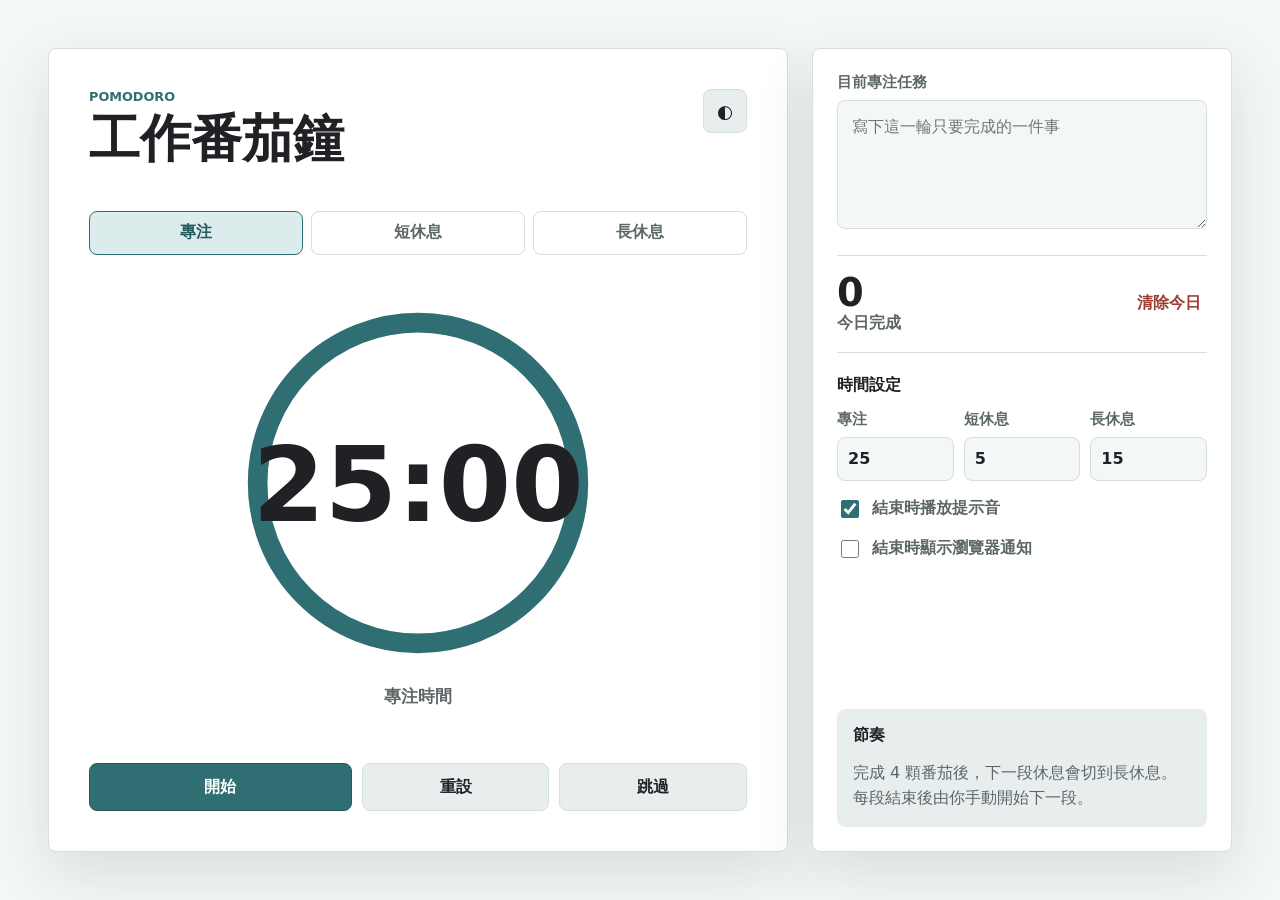
==== index.html @ 0c478535 "Initial pomodoro app" ====
<!doctype html>
<html lang="zh-Hant">
<head>
  <meta charset="utf-8">
  <meta name="viewport" content="width=device-width, initial-scale=1">
  <title>工作番茄鐘</title>
  <link rel="stylesheet" href="styles.css">
</head>
<body>
  <main class="app-shell" aria-labelledby="app-title">
    <section class="timer-panel" aria-label="番茄鐘">
      <header class="topbar">
        <div>
          <p class="eyebrow">Pomodoro</p>
          <h1 id="app-title">工作番茄鐘</h1>
        </div>
        <button class="icon-button" id="themeToggle" type="button" aria-label="切換深色模式" title="切換深色模式">
          <span aria-hidden="true">◐</span>
        </button>
      </header>

      <div class="mode-tabs" role="tablist" aria-label="計時模式">
        <button class="mode-tab active" type="button" data-mode="focus">專注</button>
        <button class="mode-tab" type="button" data-mode="short">短休息</button>
        <button class="mode-tab" type="button" data-mode="long">長休息</button>
      </div>

      <div class="timer-face" aria-live="polite">
        <div class="progress-ring" aria-hidden="true">
          <svg viewBox="0 0 220 220">
            <circle class="ring-track" cx="110" cy="110" r="98"></circle>
            <circle class="ring-value" id="ringValue" cx="110" cy="110" r="98"></circle>
          </svg>
          <div class="time-readout" id="timeReadout">25:00</div>
        </div>
        <p class="phase-label" id="phaseLabel">專注時間</p>
      </div>

      <div class="actions" aria-label="主要操作">
        <button class="primary-action" id="startPause" type="button">開始</button>
        <button class="secondary-action" id="resetTimer" type="button">重設</button>
        <button class="secondary-action" id="skipTimer" type="button">跳過</button>
      </div>
    </section>

    <aside class="side-panel" aria-label="工作設定">
      <section class="task-block">
        <label for="currentTask">目前專注任務</label>
        <textarea id="currentTask" rows="4" placeholder="寫下這一輪只要完成的一件事"></textarea>
      </section>

      <section class="stats-row" aria-label="今日進度">
        <div>
          <span class="stat-number" id="todayCount">0</span>
          <span class="stat-label">今日完成</span>
        </div>
        <button class="text-button" id="clearToday" type="button">清除今日</button>
      </section>

      <section class="settings">
        <h2>時間設定</h2>
        <div class="setting-grid">
          <label>
            <span>專注</span>
            <input id="focusMinutes" type="number" min="1" max="120" value="25">
          </label>
          <label>
            <span>短休息</span>
            <input id="shortMinutes" type="number" min="1" max="60" value="5">
          </label>
          <label>
            <span>長休息</span>
            <input id="longMinutes" type="number" min="1" max="90" value="15">
          </label>
        </div>
        <label class="check-row">
          <input id="soundToggle" type="checkbox" checked>
          <span>結束時播放提示音</span>
        </label>
        <label class="check-row">
          <input id="notifyToggle" type="checkbox">
          <span>結束時顯示瀏覽器通知</span>
        </label>
      </section>

      <section class="cycle-note">
        <h2>節奏</h2>
        <p id="cycleText">完成 4 顆番茄後，下一段休息會切到長休息。每段結束後由你手動開始下一段。</p>
      </section>
    </aside>
  </main>

  <script src="script.js"></script>
</body>
</html>
---- styles.css ----
:root {
  color-scheme: light;
  --bg: #f4f7f7;
  --panel: #ffffff;
  --panel-soft: #e8eeee;
  --text: #202124;
  --muted: #5d6768;
  --line: #d5dddd;
  --accent: #2f6f73;
  --accent-strong: #24595d;
  --accent-soft: #dcecec;
  --rest: #8b5e2e;
  --danger: #9d3d32;
  --shadow: 0 22px 60px rgba(36, 41, 45, 0.12);
}

body.dark {
  color-scheme: dark;
  --bg: #17191a;
  --panel: #222526;
  --panel-soft: #2d3132;
  --text: #f4f0e8;
  --muted: #bab2a5;
  --line: #3a3f40;
  --accent: #72b9b4;
  --accent-strong: #a4d6d2;
  --accent-soft: #263c3c;
  --rest: #d7ad74;
  --danger: #df8479;
  --shadow: 0 22px 70px rgba(0, 0, 0, 0.28);
}

* {
  box-sizing: border-box;
}

body {
  min-height: 100vh;
  margin: 0;
  background: var(--bg);
  color: var(--text);
  font-family: "Noto Sans TC", "Microsoft JhengHei", system-ui, sans-serif;
  letter-spacing: 0;
}

button,
input,
textarea {
  font: inherit;
}

button {
  cursor: pointer;
}

.app-shell {
  min-height: 100vh;
  display: grid;
  grid-template-columns: minmax(360px, 1fr) minmax(300px, 420px);
  gap: 24px;
  padding: clamp(18px, 4vw, 48px);
}

.timer-panel,
.side-panel {
  background: var(--panel);
  border: 1px solid var(--line);
  border-radius: 8px;
  box-shadow: var(--shadow);
}

.timer-panel {
  display: flex;
  min-height: calc(100vh - clamp(36px, 8vw, 96px));
  flex-direction: column;
  justify-content: space-between;
  padding: clamp(22px, 4vw, 40px);
}

.topbar {
  display: flex;
  align-items: flex-start;
  justify-content: space-between;
  gap: 16px;
}

.eyebrow {
  margin: 0 0 8px;
  color: var(--accent);
  font-size: 0.8rem;
  font-weight: 700;
  text-transform: uppercase;
}

h1,
h2,
p {
  margin-top: 0;
}

h1 {
  margin-bottom: 0;
  font-size: clamp(1.9rem, 4vw, 3.25rem);
  line-height: 1.05;
}

h2 {
  margin-bottom: 14px;
  font-size: 1rem;
}

.icon-button {
  width: 44px;
  height: 44px;
  border: 1px solid var(--line);
  border-radius: 8px;
  background: var(--panel-soft);
  color: var(--text);
  font-size: 1.15rem;
}

.mode-tabs {
  display: grid;
  grid-template-columns: repeat(3, 1fr);
  gap: 8px;
  margin: 34px 0 20px;
}

.mode-tab {
  min-height: 44px;
  border: 1px solid var(--line);
  border-radius: 8px;
  background: transparent;
  color: var(--muted);
  font-weight: 700;
}

.mode-tab.active {
  border-color: var(--accent);
  background: var(--accent-soft);
  color: var(--accent-strong);
}

.timer-face {
  display: grid;
  place-items: center;
  gap: 18px;
  padding: 18px 0;
}

.progress-ring {
  position: relative;
  width: min(62vw, 360px);
  max-width: 100%;
  aspect-ratio: 1;
}

.progress-ring svg {
  width: 100%;
  height: 100%;
  transform: rotate(-90deg);
}

.ring-track,
.ring-value {
  fill: none;
  stroke-width: 12;
}

.ring-track {
  stroke: var(--panel-soft);
}

.ring-value {
  stroke: var(--accent);
  stroke-linecap: round;
  stroke-dasharray: 615.75;
  stroke-dashoffset: 0;
  transition: stroke-dashoffset 0.35s ease, stroke 0.2s ease;
}

.time-readout {
  position: absolute;
  inset: 0;
  display: grid;
  place-items: center;
  font-size: clamp(3.8rem, 10vw, 6.5rem);
  font-variant-numeric: tabular-nums;
  font-weight: 800;
  line-height: 1;
}

.phase-label {
  margin-bottom: 0;
  color: var(--muted);
  font-size: 1.05rem;
  font-weight: 700;
}

.actions {
  display: grid;
  grid-template-columns: 1.4fr 1fr 1fr;
  gap: 10px;
  margin-top: 26px;
}

.primary-action,
.secondary-action,
.text-button {
  min-height: 48px;
  border-radius: 8px;
  font-weight: 800;
}

.primary-action {
  border: 1px solid var(--accent-strong);
  background: var(--accent);
  color: #fff;
}

.secondary-action {
  border: 1px solid var(--line);
  background: var(--panel-soft);
  color: var(--text);
}

.text-button {
  border: 0;
  background: transparent;
  color: var(--danger);
}

.side-panel {
  display: flex;
  flex-direction: column;
  gap: 22px;
  padding: 24px;
}

.task-block label,
.setting-grid span {
  display: block;
  margin-bottom: 8px;
  color: var(--muted);
  font-size: 0.92rem;
  font-weight: 700;
}

textarea,
input[type="number"] {
  width: 100%;
  border: 1px solid var(--line);
  border-radius: 8px;
  background: var(--bg);
  color: var(--text);
}

textarea {
  min-height: 118px;
  resize: vertical;
  padding: 14px;
  line-height: 1.55;
}

input[type="number"] {
  min-height: 44px;
  padding: 8px 10px;
  font-weight: 800;
}

.stats-row {
  display: flex;
  align-items: center;
  justify-content: space-between;
  gap: 16px;
  border-top: 1px solid var(--line);
  border-bottom: 1px solid var(--line);
  padding: 18px 0;
}

.stat-number {
  display: block;
  font-size: 2.4rem;
  font-weight: 900;
  line-height: 1;
}

.stat-label {
  color: var(--muted);
  font-weight: 700;
}

.setting-grid {
  display: grid;
  grid-template-columns: repeat(3, 1fr);
  gap: 10px;
}

.check-row {
  display: flex;
  align-items: center;
  gap: 10px;
  margin-top: 16px;
  color: var(--muted);
  font-weight: 700;
}

.check-row input {
  width: 18px;
  height: 18px;
  accent-color: var(--accent);
}

.cycle-note {
  margin-top: auto;
  border-radius: 8px;
  background: var(--panel-soft);
  padding: 16px;
}

.cycle-note p {
  margin-bottom: 0;
  color: var(--muted);
  line-height: 1.6;
}

body.rest-mode .ring-value {
  stroke: var(--rest);
}

@media (max-width: 860px) {
  .app-shell {
    grid-template-columns: 1fr;
  }

  .timer-panel {
    min-height: auto;
  }
}

@media (max-width: 520px) {
  .app-shell {
    padding: 12px;
  }

  .timer-panel,
  .side-panel {
    padding: 18px;
  }

  .mode-tabs,
  .actions,
  .setting-grid {
    grid-template-columns: 1fr;
  }

  .progress-ring {
    width: min(78vw, 300px);
  }

  .stats-row {
    align-items: flex-start;
    flex-direction: column;
  }
}
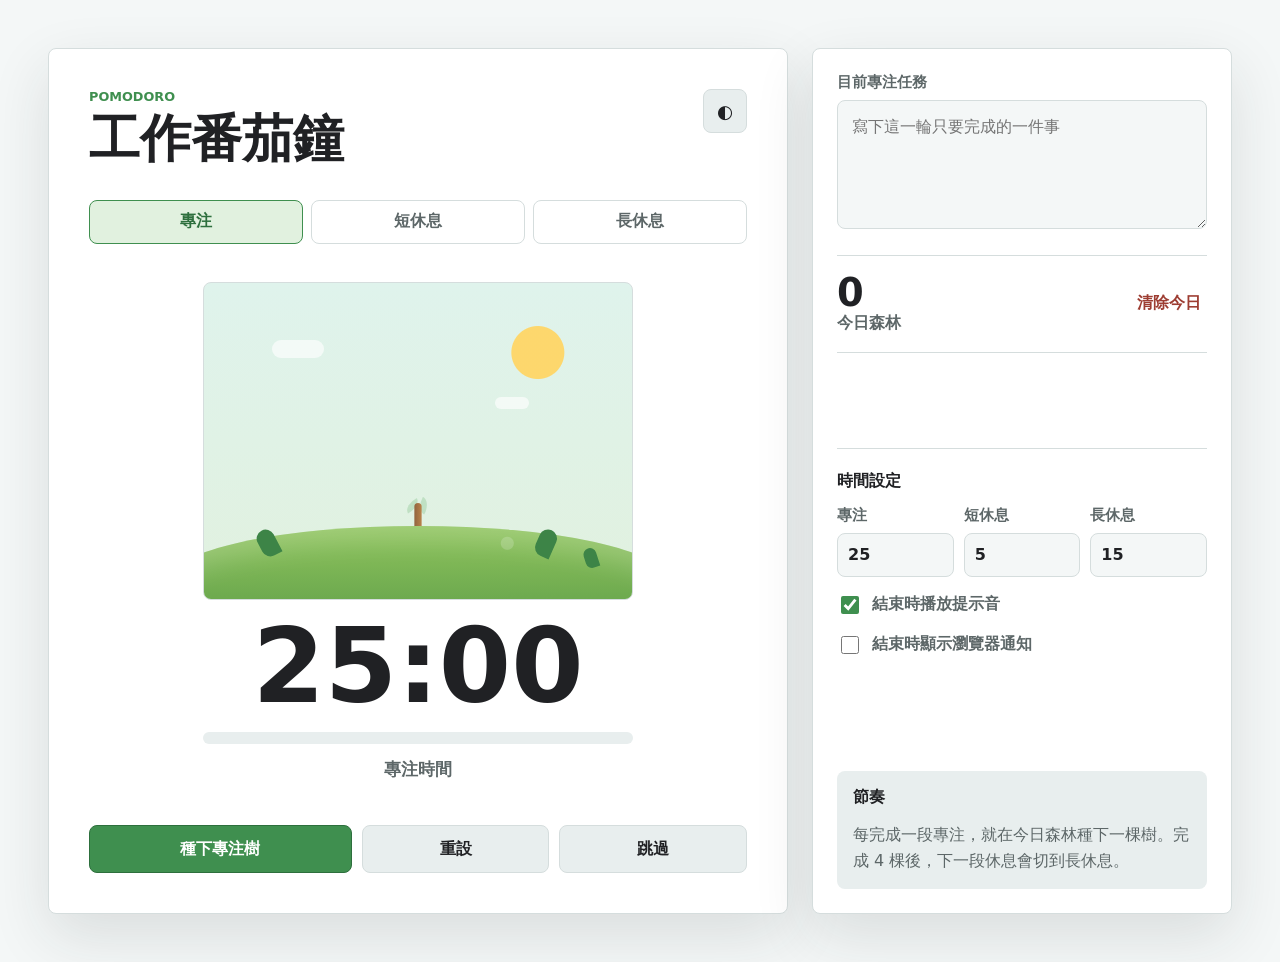
==== commit eec2daed: "Add forest-inspired focus style" ====
--- a/index.html
+++ b/index.html
@@ -26,18 +26,31 @@
       </div>
 
       <div class="timer-face" aria-live="polite">
-        <div class="progress-ring" aria-hidden="true">
-          <svg viewBox="0 0 220 220">
-            <circle class="ring-track" cx="110" cy="110" r="98"></circle>
-            <circle class="ring-value" id="ringValue" cx="110" cy="110" r="98"></circle>
-          </svg>
-          <div class="time-readout" id="timeReadout">25:00</div>
+        <div class="forest-scene" id="forestScene" aria-hidden="true">
+          <div class="sky-dot dot-one"></div>
+          <div class="sky-dot dot-two"></div>
+          <div class="plant" id="focusPlant">
+            <span class="leaf leaf-left"></span>
+            <span class="leaf leaf-right"></span>
+            <span class="crown crown-back"></span>
+            <span class="crown crown-front"></span>
+            <span class="trunk"></span>
+          </div>
+          <div class="ground">
+            <span class="sprout sprout-one"></span>
+            <span class="sprout sprout-two"></span>
+            <span class="sprout sprout-three"></span>
+          </div>
+        </div>
+        <div class="time-readout" id="timeReadout">25:00</div>
+        <div class="progress-bar" aria-hidden="true">
+          <span id="progressValue"></span>
         </div>
         <p class="phase-label" id="phaseLabel">專注時間</p>
       </div>
 
       <div class="actions" aria-label="主要操作">
-        <button class="primary-action" id="startPause" type="button">開始</button>
+        <button class="primary-action" id="startPause" type="button">種下專注樹</button>
         <button class="secondary-action" id="resetTimer" type="button">重設</button>
         <button class="secondary-action" id="skipTimer" type="button">跳過</button>
       </div>
@@ -52,9 +65,13 @@
       <section class="stats-row" aria-label="今日進度">
         <div>
           <span class="stat-number" id="todayCount">0</span>
-          <span class="stat-label">今日完成</span>
+          <span class="stat-label">今日森林</span>
         </div>
         <button class="text-button" id="clearToday" type="button">清除今日</button>
+      </section>
+
+      <section class="forest-patch" aria-label="今日種下的樹">
+        <div id="forestPatch"></div>
       </section>
 
       <section class="settings">
@@ -85,7 +102,7 @@
 
       <section class="cycle-note">
         <h2>節奏</h2>
-        <p id="cycleText">完成 4 顆番茄後，下一段休息會切到長休息。每段結束後由你手動開始下一段。</p>
+        <p id="cycleText">每完成一段專注，就在今日森林種下一棵樹。完成 4 棵後，下一段休息會切到長休息。</p>
       </section>
     </aside>
   </main>
--- a/styles.css
+++ b/styles.css
@@ -6,10 +6,14 @@
   --text: #202124;
   --muted: #5d6768;
   --line: #d5dddd;
-  --accent: #2f6f73;
-  --accent-strong: #24595d;
-  --accent-soft: #dcecec;
-  --rest: #8b5e2e;
+  --accent: #3f8f4f;
+  --accent-strong: #2d6f3d;
+  --accent-soft: #e1f1df;
+  --rest: #b46d36;
+  --sky: #dff3ec;
+  --earth: #b9824a;
+  --leaf: #5cab63;
+  --leaf-dark: #3d8447;
   --danger: #9d3d32;
   --shadow: 0 22px 60px rgba(36, 41, 45, 0.12);
 }
@@ -22,10 +26,14 @@
   --text: #f4f0e8;
   --muted: #bab2a5;
   --line: #3a3f40;
-  --accent: #72b9b4;
-  --accent-strong: #a4d6d2;
-  --accent-soft: #263c3c;
+  --accent: #81c784;
+  --accent-strong: #b9e2bb;
+  --accent-soft: #27402d;
   --rest: #d7ad74;
+  --sky: #203435;
+  --earth: #9c6a40;
+  --leaf: #77b96d;
+  --leaf-dark: #4d8f4e;
   --danger: #df8479;
   --shadow: 0 22px 70px rgba(0, 0, 0, 0.28);
 }
@@ -144,50 +152,176 @@
 .timer-face {
   display: grid;
   place-items: center;
-  gap: 18px;
+  gap: 14px;
   padding: 18px 0;
 }
 
-.progress-ring {
+.forest-scene {
   position: relative;
-  width: min(62vw, 360px);
+  width: min(72vw, 430px);
   max-width: 100%;
-  aspect-ratio: 1;
-}
-
-.progress-ring svg {
-  width: 100%;
-  height: 100%;
-  transform: rotate(-90deg);
-}
-
-.ring-track,
-.ring-value {
-  fill: none;
-  stroke-width: 12;
-}
-
-.ring-track {
-  stroke: var(--panel-soft);
-}
-
-.ring-value {
-  stroke: var(--accent);
-  stroke-linecap: round;
-  stroke-dasharray: 615.75;
-  stroke-dashoffset: 0;
-  transition: stroke-dashoffset 0.35s ease, stroke 0.2s ease;
+  aspect-ratio: 1.35;
+  overflow: hidden;
+  border: 1px solid var(--line);
+  border-radius: 8px;
+  background:
+    radial-gradient(circle at 78% 22%, rgba(255, 214, 102, 0.95) 0 26px, transparent 27px),
+    linear-gradient(180deg, var(--sky), var(--accent-soft));
+}
+
+.sky-dot {
+  position: absolute;
+  border-radius: 999px;
+  background: rgba(255, 255, 255, 0.64);
+}
+
+.dot-one {
+  width: 52px;
+  height: 18px;
+  left: 16%;
+  top: 18%;
+}
+
+.dot-two {
+  width: 34px;
+  height: 12px;
+  right: 24%;
+  top: 36%;
+}
+
+.ground {
+  position: absolute;
+  right: -8%;
+  bottom: -11%;
+  left: -8%;
+  height: 34%;
+  border-radius: 50% 50% 0 0;
+  background:
+    radial-gradient(circle at 20% 8%, rgba(255, 255, 255, 0.22) 0 5px, transparent 6px),
+    radial-gradient(circle at 68% 16%, rgba(255, 255, 255, 0.18) 0 6px, transparent 7px),
+    linear-gradient(180deg, #8fc45d, #5d9d48);
+  box-shadow: inset 0 14px 26px rgba(255, 255, 255, 0.18);
+}
+
+.plant {
+  --growth: 0;
+  position: absolute;
+  left: 50%;
+  bottom: 22%;
+  width: 170px;
+  height: 200px;
+  transform: translateX(-50%) scale(calc(0.28 + var(--growth) * 0.72));
+  transform-origin: 50% 100%;
+  transition: transform 0.35s ease;
+}
+
+.trunk {
+  position: absolute;
+  left: 50%;
+  bottom: 0;
+  width: 26px;
+  height: 96px;
+  border-radius: 16px 16px 8px 8px;
+  background: linear-gradient(90deg, #91643f, var(--earth));
+  transform: translateX(-50%);
+}
+
+.leaf,
+.crown {
+  position: absolute;
+  display: block;
+  background: var(--leaf);
+}
+
+.leaf {
+  bottom: 70px;
+  width: 54px;
+  height: 34px;
+  border-radius: 100% 0 100% 0;
+  opacity: calc(0.25 + var(--growth) * 0.75);
+}
+
+.leaf-left {
+  left: 38px;
+  transform: rotate(-28deg);
+}
+
+.leaf-right {
+  right: 38px;
+  transform: rotate(118deg);
+}
+
+.crown {
+  border-radius: 50%;
+  opacity: calc((var(--growth) - 0.28) * 1.6);
+}
+
+.crown-back {
+  left: 28px;
+  top: 26px;
+  width: 114px;
+  height: 104px;
+  background: var(--leaf-dark);
+}
+
+.crown-front {
+  left: 48px;
+  top: 4px;
+  width: 92px;
+  height: 104px;
+  background: var(--leaf);
+  box-shadow:
+    -44px 34px 0 -10px var(--leaf),
+    46px 38px 0 -12px var(--leaf-dark);
+}
+
+.sprout {
+  position: absolute;
+  bottom: 72%;
+  width: 18px;
+  height: 28px;
+  border-radius: 16px 16px 0 16px;
+  background: var(--leaf-dark);
+}
+
+.sprout-one {
+  left: 18%;
+  transform: rotate(-28deg);
+}
+
+.sprout-two {
+  left: 74%;
+  transform: rotate(24deg);
+}
+
+.sprout-three {
+  left: 83%;
+  bottom: 58%;
+  transform: rotate(-18deg) scale(0.72);
 }
 
 .time-readout {
-  position: absolute;
-  inset: 0;
-  display: grid;
-  place-items: center;
   font-size: clamp(3.8rem, 10vw, 6.5rem);
   font-variant-numeric: tabular-nums;
   font-weight: 800;
   line-height: 1;
+}
+
+.progress-bar {
+  width: min(72vw, 430px);
+  height: 12px;
+  overflow: hidden;
+  border-radius: 999px;
+  background: var(--panel-soft);
+}
+
+.progress-bar span {
+  display: block;
+  width: 0%;
+  height: 100%;
+  border-radius: inherit;
+  background: linear-gradient(90deg, var(--accent), #8fbd4f);
+  transition: width 0.35s ease;
 }
 
 .phase-label {
@@ -278,6 +412,50 @@
   padding: 18px 0;
 }
 
+.forest-patch {
+  min-height: 74px;
+  border-bottom: 1px solid var(--line);
+  padding-bottom: 18px;
+}
+
+#forestPatch {
+  display: grid;
+  grid-template-columns: repeat(8, 1fr);
+  gap: 8px;
+}
+
+.mini-tree {
+  position: relative;
+  min-height: 40px;
+}
+
+.mini-tree::before,
+.mini-tree::after {
+  position: absolute;
+  content: "";
+  left: 50%;
+  transform: translateX(-50%);
+}
+
+.mini-tree::before {
+  bottom: 9px;
+  width: 28px;
+  height: 28px;
+  border-radius: 50% 50% 46% 46%;
+  background: var(--leaf);
+  box-shadow:
+    -10px 8px 0 -4px var(--leaf-dark),
+    10px 9px 0 -5px var(--leaf-dark);
+}
+
+.mini-tree::after {
+  bottom: 0;
+  width: 8px;
+  height: 16px;
+  border-radius: 6px 6px 2px 2px;
+  background: var(--earth);
+}
+
 .stat-number {
   display: block;
   font-size: 2.4rem;
@@ -324,8 +502,20 @@
   line-height: 1.6;
 }
 
-body.rest-mode .ring-value {
-  stroke: var(--rest);
+body.rest-mode .progress-bar span {
+  background: linear-gradient(90deg, var(--rest), #d9a74e);
+}
+
+body.rest-mode .forest-scene {
+  background:
+    radial-gradient(circle at 78% 22%, rgba(255, 214, 102, 0.85) 0 26px, transparent 27px),
+    linear-gradient(180deg, #f2eadc, #e7dac4);
+}
+
+body.dark.rest-mode .forest-scene {
+  background:
+    radial-gradient(circle at 78% 22%, rgba(215, 173, 116, 0.75) 0 26px, transparent 27px),
+    linear-gradient(180deg, #2f2d2a, #242624);
 }
 
 @media (max-width: 860px) {
@@ -354,7 +544,8 @@
     grid-template-columns: 1fr;
   }
 
-  .progress-ring {
+  .forest-scene,
+  .progress-bar {
     width: min(78vw, 300px);
   }
 
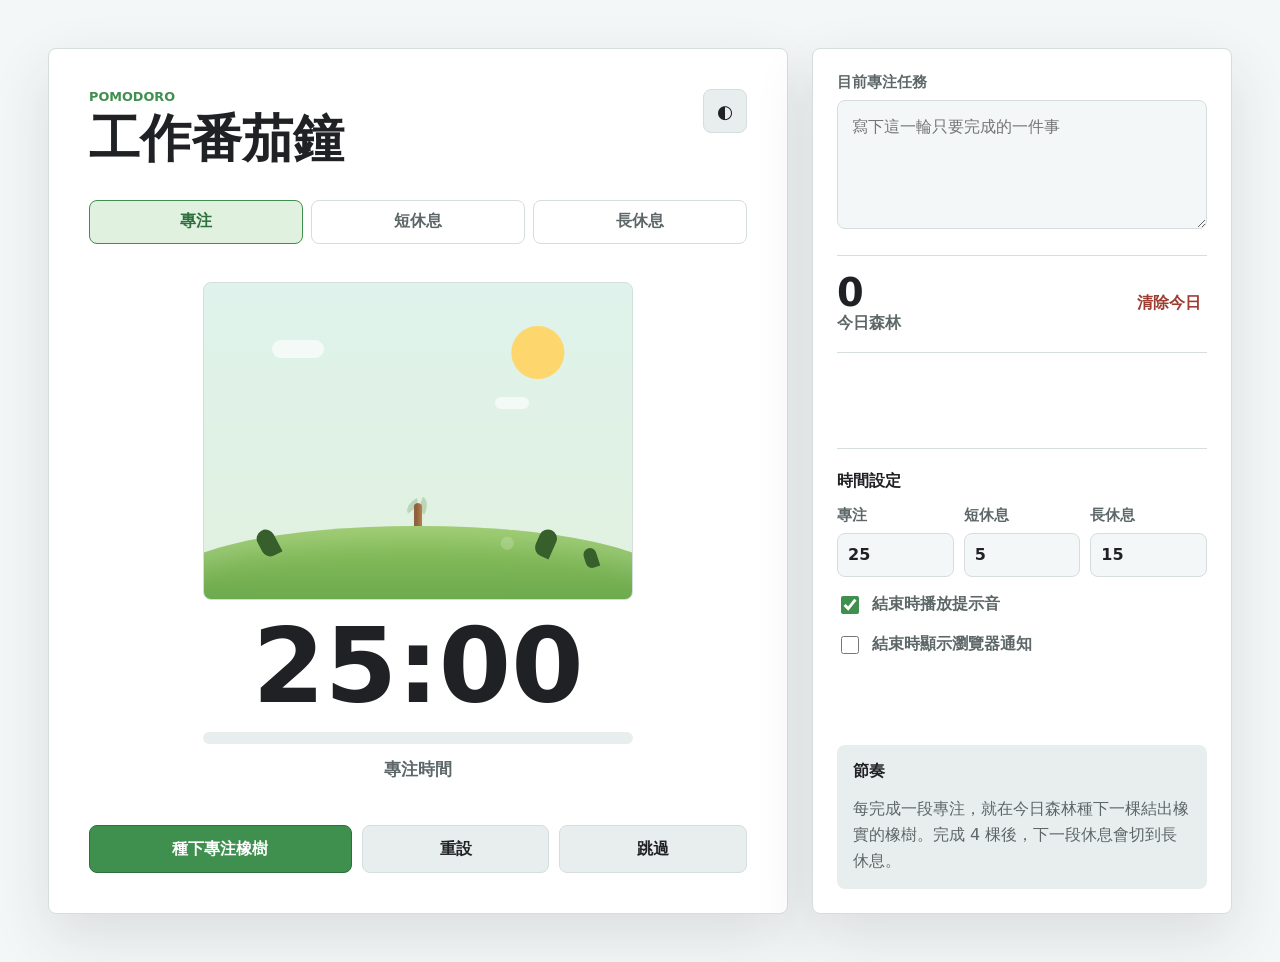
==== commit c610ff97: "Use oak tree and acorn growth" ====
--- a/index.html
+++ b/index.html
@@ -29,11 +29,14 @@
         <div class="forest-scene" id="forestScene" aria-hidden="true">
           <div class="sky-dot dot-one"></div>
           <div class="sky-dot dot-two"></div>
-          <div class="plant" id="focusPlant">
+          <div class="plant oak-plant" id="focusPlant">
             <span class="leaf leaf-left"></span>
             <span class="leaf leaf-right"></span>
             <span class="crown crown-back"></span>
             <span class="crown crown-front"></span>
+            <span class="acorn acorn-one"></span>
+            <span class="acorn acorn-two"></span>
+            <span class="acorn acorn-three"></span>
             <span class="trunk"></span>
           </div>
           <div class="ground">
@@ -50,7 +53,7 @@
       </div>
 
       <div class="actions" aria-label="主要操作">
-        <button class="primary-action" id="startPause" type="button">種下專注樹</button>
+        <button class="primary-action" id="startPause" type="button">種下專注橡樹</button>
         <button class="secondary-action" id="resetTimer" type="button">重設</button>
         <button class="secondary-action" id="skipTimer" type="button">跳過</button>
       </div>
@@ -70,7 +73,7 @@
         <button class="text-button" id="clearToday" type="button">清除今日</button>
       </section>
 
-      <section class="forest-patch" aria-label="今日種下的樹">
+      <section class="forest-patch" aria-label="今日種下的橡樹">
         <div id="forestPatch"></div>
       </section>
 
@@ -102,7 +105,7 @@
 
       <section class="cycle-note">
         <h2>節奏</h2>
-        <p id="cycleText">每完成一段專注，就在今日森林種下一棵樹。完成 4 棵後，下一段休息會切到長休息。</p>
+        <p id="cycleText">每完成一段專注，就在今日森林種下一棵結出橡實的橡樹。完成 4 棵後，下一段休息會切到長休息。</p>
       </section>
     </aside>
   </main>
--- a/styles.css
+++ b/styles.css
@@ -12,8 +12,10 @@
   --rest: #b46d36;
   --sky: #dff3ec;
   --earth: #b9824a;
-  --leaf: #5cab63;
-  --leaf-dark: #3d8447;
+  --leaf: #527f3c;
+  --leaf-dark: #365f2b;
+  --acorn: #9b6a35;
+  --acorn-cap: #6e4729;
   --danger: #9d3d32;
   --shadow: 0 22px 60px rgba(36, 41, 45, 0.12);
 }
@@ -32,8 +34,10 @@
   --rest: #d7ad74;
   --sky: #203435;
   --earth: #9c6a40;
-  --leaf: #77b96d;
-  --leaf-dark: #4d8f4e;
+  --leaf: #83ad6b;
+  --leaf-dark: #5f8a50;
+  --acorn: #c79a60;
+  --acorn-cap: #8d6740;
   --danger: #df8479;
   --shadow: 0 22px 70px rgba(0, 0, 0, 0.28);
 }
@@ -205,6 +209,7 @@
 
 .plant {
   --growth: 0;
+  --fruit: 0;
   position: absolute;
   left: 50%;
   bottom: 22%;
@@ -219,10 +224,12 @@
   position: absolute;
   left: 50%;
   bottom: 0;
-  width: 26px;
+  width: 30px;
   height: 96px;
-  border-radius: 16px 16px 8px 8px;
-  background: linear-gradient(90deg, #91643f, var(--earth));
+  border-radius: 18px 18px 8px 8px;
+  background:
+    linear-gradient(90deg, rgba(255, 255, 255, 0.12), transparent 34%),
+    linear-gradient(90deg, #7a5233, var(--earth));
   transform: translateX(-50%);
 }
 
@@ -252,27 +259,68 @@
 }
 
 .crown {
-  border-radius: 50%;
+  border-radius: 48% 52% 46% 54%;
   opacity: calc((var(--growth) - 0.28) * 1.6);
 }
 
 .crown-back {
-  left: 28px;
-  top: 26px;
-  width: 114px;
-  height: 104px;
+  left: 18px;
+  top: 30px;
+  width: 134px;
+  height: 108px;
   background: var(--leaf-dark);
 }
 
 .crown-front {
-  left: 48px;
-  top: 4px;
-  width: 92px;
-  height: 104px;
+  left: 38px;
+  top: 2px;
+  width: 106px;
+  height: 116px;
   background: var(--leaf);
   box-shadow:
-    -44px 34px 0 -10px var(--leaf),
-    46px 38px 0 -12px var(--leaf-dark);
+    -48px 38px 0 -8px var(--leaf),
+    50px 40px 0 -10px var(--leaf-dark),
+    -8px 64px 0 -16px var(--leaf-dark),
+    28px 68px 0 -18px var(--leaf);
+}
+
+.acorn {
+  position: absolute;
+  display: block;
+  width: 18px;
+  height: 24px;
+  border-radius: 45% 45% 52% 52%;
+  background: var(--acorn);
+  opacity: var(--fruit);
+  transform: scale(calc(0.55 + var(--fruit) * 0.45));
+  transition: opacity 0.35s ease, transform 0.35s ease;
+  z-index: 2;
+}
+
+.acorn::before {
+  position: absolute;
+  top: -5px;
+  left: -2px;
+  width: 22px;
+  height: 10px;
+  border-radius: 999px 999px 6px 6px;
+  background: var(--acorn-cap);
+  content: "";
+}
+
+.acorn-one {
+  left: 62px;
+  top: 78px;
+}
+
+.acorn-two {
+  right: 50px;
+  top: 62px;
+}
+
+.acorn-three {
+  left: 92px;
+  top: 106px;
 }
 
 .sprout {
@@ -445,7 +493,8 @@
   background: var(--leaf);
   box-shadow:
     -10px 8px 0 -4px var(--leaf-dark),
-    10px 9px 0 -5px var(--leaf-dark);
+    10px 9px 0 -5px var(--leaf-dark),
+    3px 16px 0 -9px var(--acorn);
 }
 
 .mini-tree::after {
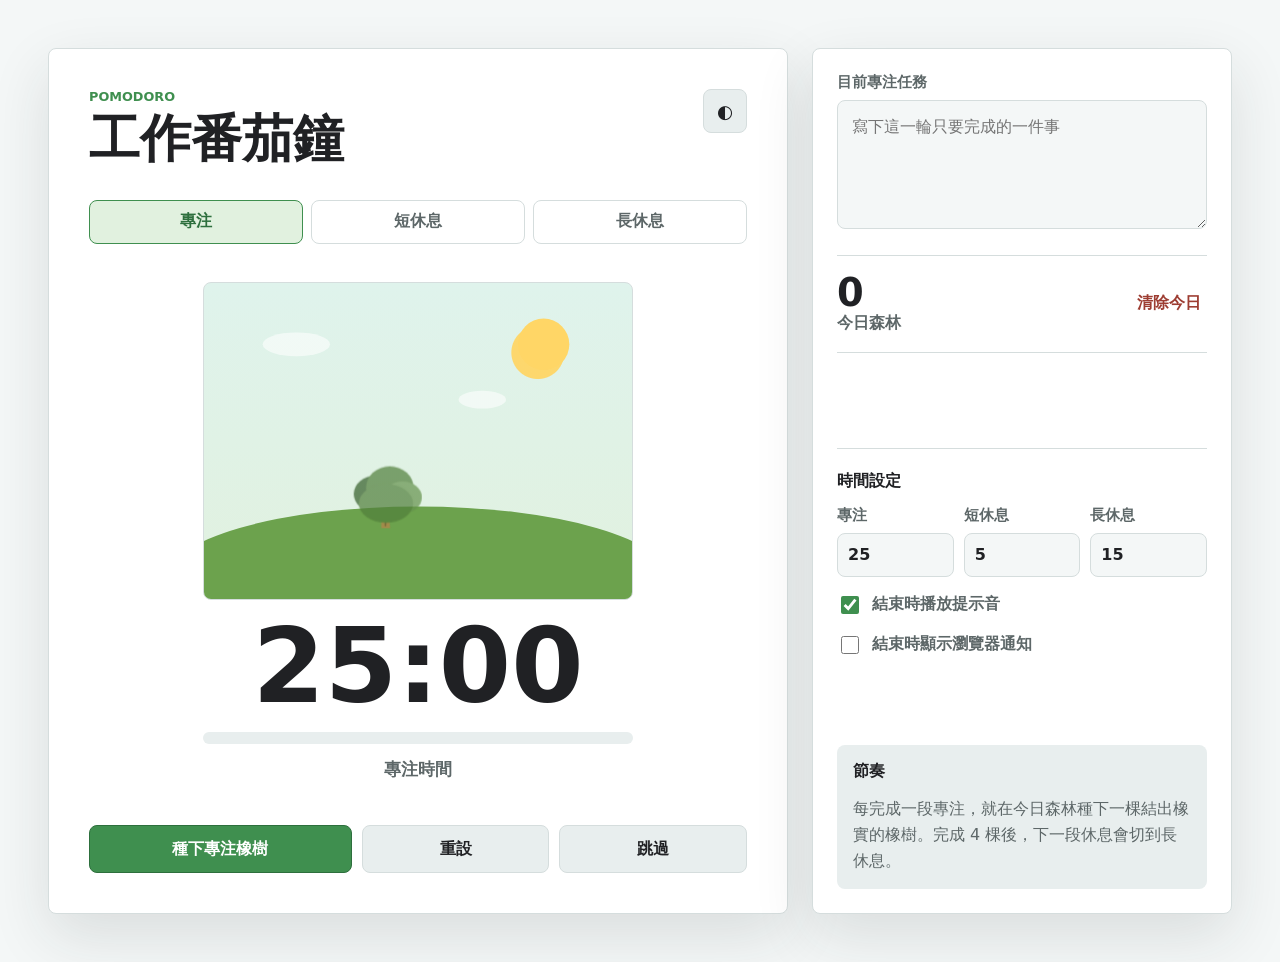
==== commit 2894284b: "Generate oak SVG animation" ====
--- a/index.html
+++ b/index.html
@@ -27,23 +27,7 @@
 
       <div class="timer-face" aria-live="polite">
         <div class="forest-scene" id="forestScene" aria-hidden="true">
-          <div class="sky-dot dot-one"></div>
-          <div class="sky-dot dot-two"></div>
-          <div class="plant oak-plant" id="focusPlant">
-            <span class="leaf leaf-left"></span>
-            <span class="leaf leaf-right"></span>
-            <span class="crown crown-back"></span>
-            <span class="crown crown-front"></span>
-            <span class="acorn acorn-one"></span>
-            <span class="acorn acorn-two"></span>
-            <span class="acorn acorn-three"></span>
-            <span class="trunk"></span>
-          </div>
-          <div class="ground">
-            <span class="sprout sprout-one"></span>
-            <span class="sprout sprout-two"></span>
-            <span class="sprout sprout-three"></span>
-          </div>
+          <div class="oak-svg-mount" id="oakSvgMount"></div>
         </div>
         <div class="time-readout" id="timeReadout">25:00</div>
         <div class="progress-bar" aria-hidden="true">
--- a/styles.css
+++ b/styles.css
@@ -173,179 +173,86 @@
     linear-gradient(180deg, var(--sky), var(--accent-soft));
 }
 
-.sky-dot {
-  position: absolute;
-  border-radius: 999px;
-  background: rgba(255, 255, 255, 0.64);
-}
-
-.dot-one {
-  width: 52px;
-  height: 18px;
-  left: 16%;
-  top: 18%;
-}
-
-.dot-two {
-  width: 34px;
-  height: 12px;
-  right: 24%;
-  top: 36%;
-}
-
-.ground {
-  position: absolute;
-  right: -8%;
-  bottom: -11%;
-  left: -8%;
-  height: 34%;
-  border-radius: 50% 50% 0 0;
-  background:
-    radial-gradient(circle at 20% 8%, rgba(255, 255, 255, 0.22) 0 5px, transparent 6px),
-    radial-gradient(circle at 68% 16%, rgba(255, 255, 255, 0.18) 0 6px, transparent 7px),
-    linear-gradient(180deg, #8fc45d, #5d9d48);
-  box-shadow: inset 0 14px 26px rgba(255, 255, 255, 0.18);
-}
-
-.plant {
+.oak-svg-mount,
+.oak-svg {
+  width: 100%;
+  height: 100%;
+}
+
+.oak-svg {
   --growth: 0;
   --fruit: 0;
-  position: absolute;
-  left: 50%;
-  bottom: 22%;
-  width: 170px;
-  height: 200px;
-  transform: translateX(-50%) scale(calc(0.28 + var(--growth) * 0.72));
-  transform-origin: 50% 100%;
-  transition: transform 0.35s ease;
-}
-
-.trunk {
-  position: absolute;
-  left: 50%;
-  bottom: 0;
-  width: 30px;
-  height: 96px;
-  border-radius: 18px 18px 8px 8px;
-  background:
-    linear-gradient(90deg, rgba(255, 255, 255, 0.12), transparent 34%),
-    linear-gradient(90deg, #7a5233, var(--earth));
-  transform: translateX(-50%);
-}
-
-.leaf,
-.crown {
-  position: absolute;
   display: block;
-  background: var(--leaf);
-}
-
-.leaf {
-  bottom: 70px;
-  width: 54px;
-  height: 34px;
-  border-radius: 100% 0 100% 0;
-  opacity: calc(0.25 + var(--growth) * 0.75);
-}
-
-.leaf-left {
-  left: 38px;
-  transform: rotate(-28deg);
-}
-
-.leaf-right {
-  right: 38px;
-  transform: rotate(118deg);
-}
-
-.crown {
-  border-radius: 48% 52% 46% 54%;
-  opacity: calc((var(--growth) - 0.28) * 1.6);
-}
-
-.crown-back {
-  left: 18px;
-  top: 30px;
-  width: 134px;
-  height: 108px;
-  background: var(--leaf-dark);
-}
-
-.crown-front {
-  left: 38px;
-  top: 2px;
-  width: 106px;
-  height: 116px;
-  background: var(--leaf);
-  box-shadow:
-    -48px 38px 0 -8px var(--leaf),
-    50px 40px 0 -10px var(--leaf-dark),
-    -8px 64px 0 -16px var(--leaf-dark),
-    28px 68px 0 -18px var(--leaf);
-}
-
-.acorn {
-  position: absolute;
-  display: block;
-  width: 18px;
-  height: 24px;
-  border-radius: 45% 45% 52% 52%;
-  background: var(--acorn);
+}
+
+.oak-svg .svg-sky {
+  fill: transparent;
+}
+
+.oak-svg .svg-cloud {
+  fill: rgba(255, 255, 255, 0.58);
+}
+
+.oak-svg .svg-sun {
+  fill: #ffd666;
+}
+
+.oak-svg .svg-ground {
+  fill: #6ca24d;
+}
+
+.oak-svg .svg-trunk {
+  fill: var(--earth);
+}
+
+.oak-svg .svg-trunk-line {
+  fill: none;
+  stroke: #75502f;
+  stroke-linecap: round;
+  stroke-width: 5;
+}
+
+.oak-svg .svg-leaf-dark {
+  fill: var(--leaf-dark);
+}
+
+.oak-svg .svg-leaf {
+  fill: var(--leaf);
+}
+
+.oak-svg .svg-leaf-hi {
+  fill: #66934e;
+}
+
+.oak-svg .svg-oak {
+  opacity: calc(0.72 + var(--growth) * 0.28);
+  transform: scale(calc(0.28 + var(--growth) * 0.72));
+  transform-box: fill-box;
+  transform-origin: center bottom;
+  transition: transform 0.35s ease, opacity 0.35s ease;
+}
+
+.oak-svg .svg-acorn {
   opacity: var(--fruit);
   transform: scale(calc(0.55 + var(--fruit) * 0.45));
+  transform-box: fill-box;
+  transform-origin: center;
   transition: opacity 0.35s ease, transform 0.35s ease;
-  z-index: 2;
-}
-
-.acorn::before {
-  position: absolute;
-  top: -5px;
-  left: -2px;
-  width: 22px;
-  height: 10px;
-  border-radius: 999px 999px 6px 6px;
-  background: var(--acorn-cap);
-  content: "";
-}
-
-.acorn-one {
-  left: 62px;
-  top: 78px;
-}
-
-.acorn-two {
-  right: 50px;
-  top: 62px;
-}
-
-.acorn-three {
-  left: 92px;
-  top: 106px;
-}
-
-.sprout {
-  position: absolute;
-  bottom: 72%;
-  width: 18px;
-  height: 28px;
-  border-radius: 16px 16px 0 16px;
-  background: var(--leaf-dark);
-}
-
-.sprout-one {
-  left: 18%;
-  transform: rotate(-28deg);
-}
-
-.sprout-two {
-  left: 74%;
-  transform: rotate(24deg);
-}
-
-.sprout-three {
-  left: 83%;
-  bottom: 58%;
-  transform: rotate(-18deg) scale(0.72);
+}
+
+.oak-svg .svg-acorn-body {
+  fill: var(--acorn);
+}
+
+.oak-svg .svg-acorn-cap {
+  fill: var(--acorn-cap);
+}
+
+.oak-svg .svg-acorn-stem {
+  fill: none;
+  stroke: var(--acorn-cap);
+  stroke-linecap: round;
+  stroke-width: 4;
 }
 
 .time-readout {
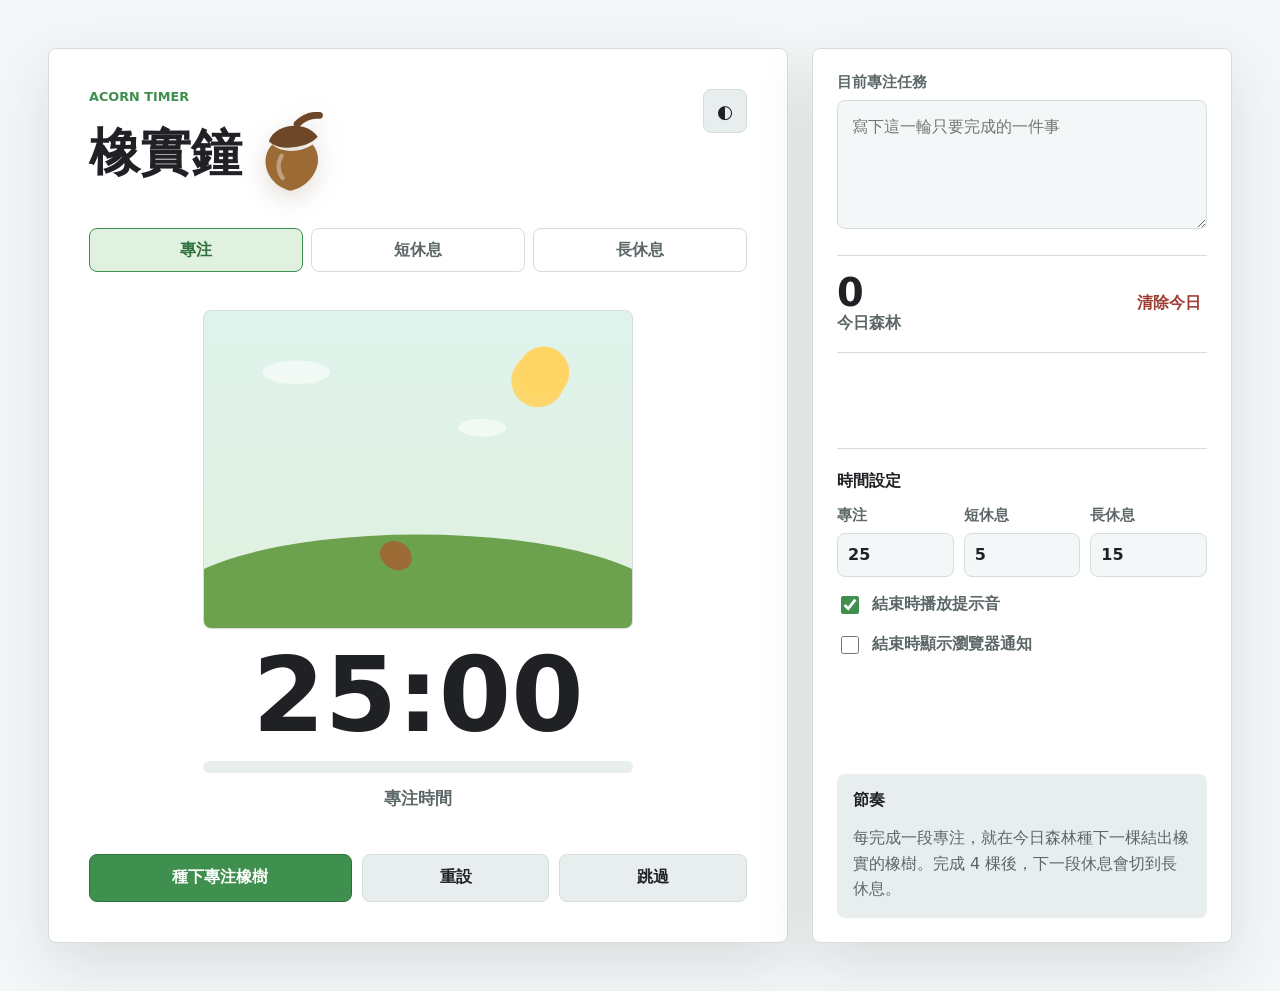
==== commit dd8c3f9c: "Rename app to acorn timer" ====
--- a/index.html
+++ b/index.html
@@ -3,16 +3,24 @@
 <head>
   <meta charset="utf-8">
   <meta name="viewport" content="width=device-width, initial-scale=1">
-  <title>工作番茄鐘</title>
-  <link rel="stylesheet" href="styles.css">
+  <title>橡實鐘</title>
+  <link rel="stylesheet" href="styles.css?v=acorn-title">
 </head>
 <body>
   <main class="app-shell" aria-labelledby="app-title">
     <section class="timer-panel" aria-label="番茄鐘">
       <header class="topbar">
-        <div>
-          <p class="eyebrow">Pomodoro</p>
-          <h1 id="app-title">工作番茄鐘</h1>
+        <div class="brand-title">
+          <p class="eyebrow">Acorn Timer</p>
+          <div class="title-row">
+            <h1 id="app-title">橡實鐘</h1>
+            <svg class="title-acorn" viewBox="0 0 84 96" role="img" aria-label="橡實圖示">
+              <path class="title-acorn-stem" d="M48 14 C57 5 65 3 74 4"></path>
+              <path class="title-acorn-cap" d="M15 34 C22 13 59 9 72 29 C62 42 27 47 15 34Z"></path>
+              <path class="title-acorn-body" d="M19 38 C3 54 12 85 40 92 C66 87 82 57 66 38 C53 47 32 49 19 38Z"></path>
+              <path class="title-acorn-shine" d="M30 51 C25 59 25 69 31 77"></path>
+            </svg>
+          </div>
         </div>
         <button class="icon-button" id="themeToggle" type="button" aria-label="切換深色模式" title="切換深色模式">
           <span aria-hidden="true">◐</span>
@@ -94,6 +102,6 @@
     </aside>
   </main>
 
-  <script src="script.js"></script>
+  <script src="script.js?v=acorn-title"></script>
 </body>
 </html>
--- a/styles.css
+++ b/styles.css
@@ -96,6 +96,10 @@
   gap: 16px;
 }
 
+.brand-title {
+  min-width: 0;
+}
+
 .eyebrow {
   margin: 0 0 8px;
   color: var(--accent);
@@ -104,6 +108,13 @@
   text-transform: uppercase;
 }
 
+.title-row {
+  display: flex;
+  align-items: center;
+  gap: 14px;
+  flex-wrap: wrap;
+}
+
 h1,
 h2,
 p {
@@ -114,6 +125,37 @@
   margin-bottom: 0;
   font-size: clamp(1.9rem, 4vw, 3.25rem);
   line-height: 1.05;
+}
+
+.title-acorn {
+  width: clamp(48px, 7vw, 72px);
+  height: auto;
+  flex: 0 0 auto;
+  filter: drop-shadow(0 8px 12px rgba(75, 48, 25, 0.16));
+}
+
+.title-acorn-body {
+  fill: var(--acorn);
+}
+
+.title-acorn-cap {
+  fill: var(--acorn-cap);
+}
+
+.title-acorn-stem,
+.title-acorn-shine {
+  fill: none;
+  stroke-linecap: round;
+}
+
+.title-acorn-stem {
+  stroke: var(--acorn-cap);
+  stroke-width: 8;
+}
+
+.title-acorn-shine {
+  stroke: rgba(255, 255, 255, 0.36);
+  stroke-width: 5;
 }
 
 h2 {
@@ -180,7 +222,10 @@
 }
 
 .oak-svg {
+  --seedling: 0;
+  --leafing: 0;
   --growth: 0;
+  --flower: 0;
   --fruit: 0;
   display: block;
 }
@@ -203,6 +248,44 @@
 
 .oak-svg .svg-trunk {
   fill: var(--earth);
+}
+
+.oak-svg .svg-seed {
+  fill: var(--acorn);
+}
+
+.oak-svg .svg-root,
+.oak-svg .svg-sprout-stem {
+  fill: none;
+  stroke: var(--earth);
+  stroke-linecap: round;
+  stroke-width: 5;
+}
+
+.oak-svg .svg-root {
+  opacity: calc(var(--seedling) * 0.7);
+  stroke-width: 3;
+}
+
+.oak-svg .svg-sprout-stem {
+  opacity: var(--seedling);
+  stroke-dasharray: 80;
+  stroke-dashoffset: calc(80 - var(--seedling) * 80);
+}
+
+.oak-svg .svg-cotyledon {
+  fill: #9fbd6b;
+  opacity: var(--seedling);
+  transform-box: fill-box;
+  transform-origin: center;
+  transform: scale(calc(0.45 + var(--seedling) * 0.55));
+}
+
+.oak-svg .svg-young-leaf {
+  fill: var(--leaf);
+  opacity: var(--leafing);
+  transform-box: fill-box;
+  transform-origin: center;
 }
 
 .oak-svg .svg-trunk-line {
@@ -224,12 +307,59 @@
   fill: #66934e;
 }
 
+.oak-svg .svg-branch {
+  fill: none;
+  stroke: var(--earth);
+  stroke-linecap: round;
+  stroke-width: 8;
+}
+
+.oak-svg .svg-seedling {
+  opacity: calc(1 - var(--growth) * 0.84);
+  transform: scale(calc(0.68 + var(--seedling) * 0.32));
+  transform-box: fill-box;
+  transform-origin: center bottom;
+  transition: opacity 0.35s ease, transform 0.35s ease;
+}
+
 .oak-svg .svg-oak {
-  opacity: calc(0.72 + var(--growth) * 0.28);
+  opacity: var(--growth);
   transform: scale(calc(0.28 + var(--growth) * 0.72));
   transform-box: fill-box;
   transform-origin: center bottom;
   transition: transform 0.35s ease, opacity 0.35s ease;
+}
+
+.oak-svg .svg-catkin {
+  opacity: var(--flower);
+  transform-box: fill-box;
+  transform-origin: top center;
+}
+
+.oak-svg .svg-catkin-stem {
+  fill: none;
+  stroke: #b7a54b;
+  stroke-linecap: round;
+  stroke-width: 3;
+}
+
+.oak-svg .svg-catkin-bead {
+  fill: #d9ca65;
+}
+
+.oak-svg .svg-female-flower {
+  opacity: var(--flower);
+}
+
+.oak-svg .svg-flower-base {
+  fill: #8aaa50;
+}
+
+.oak-svg .svg-flower-stigma {
+  fill: none;
+  stroke: #e6d253;
+  stroke-linecap: round;
+  stroke-width: 3;
 }
 
 .oak-svg .svg-acorn {
